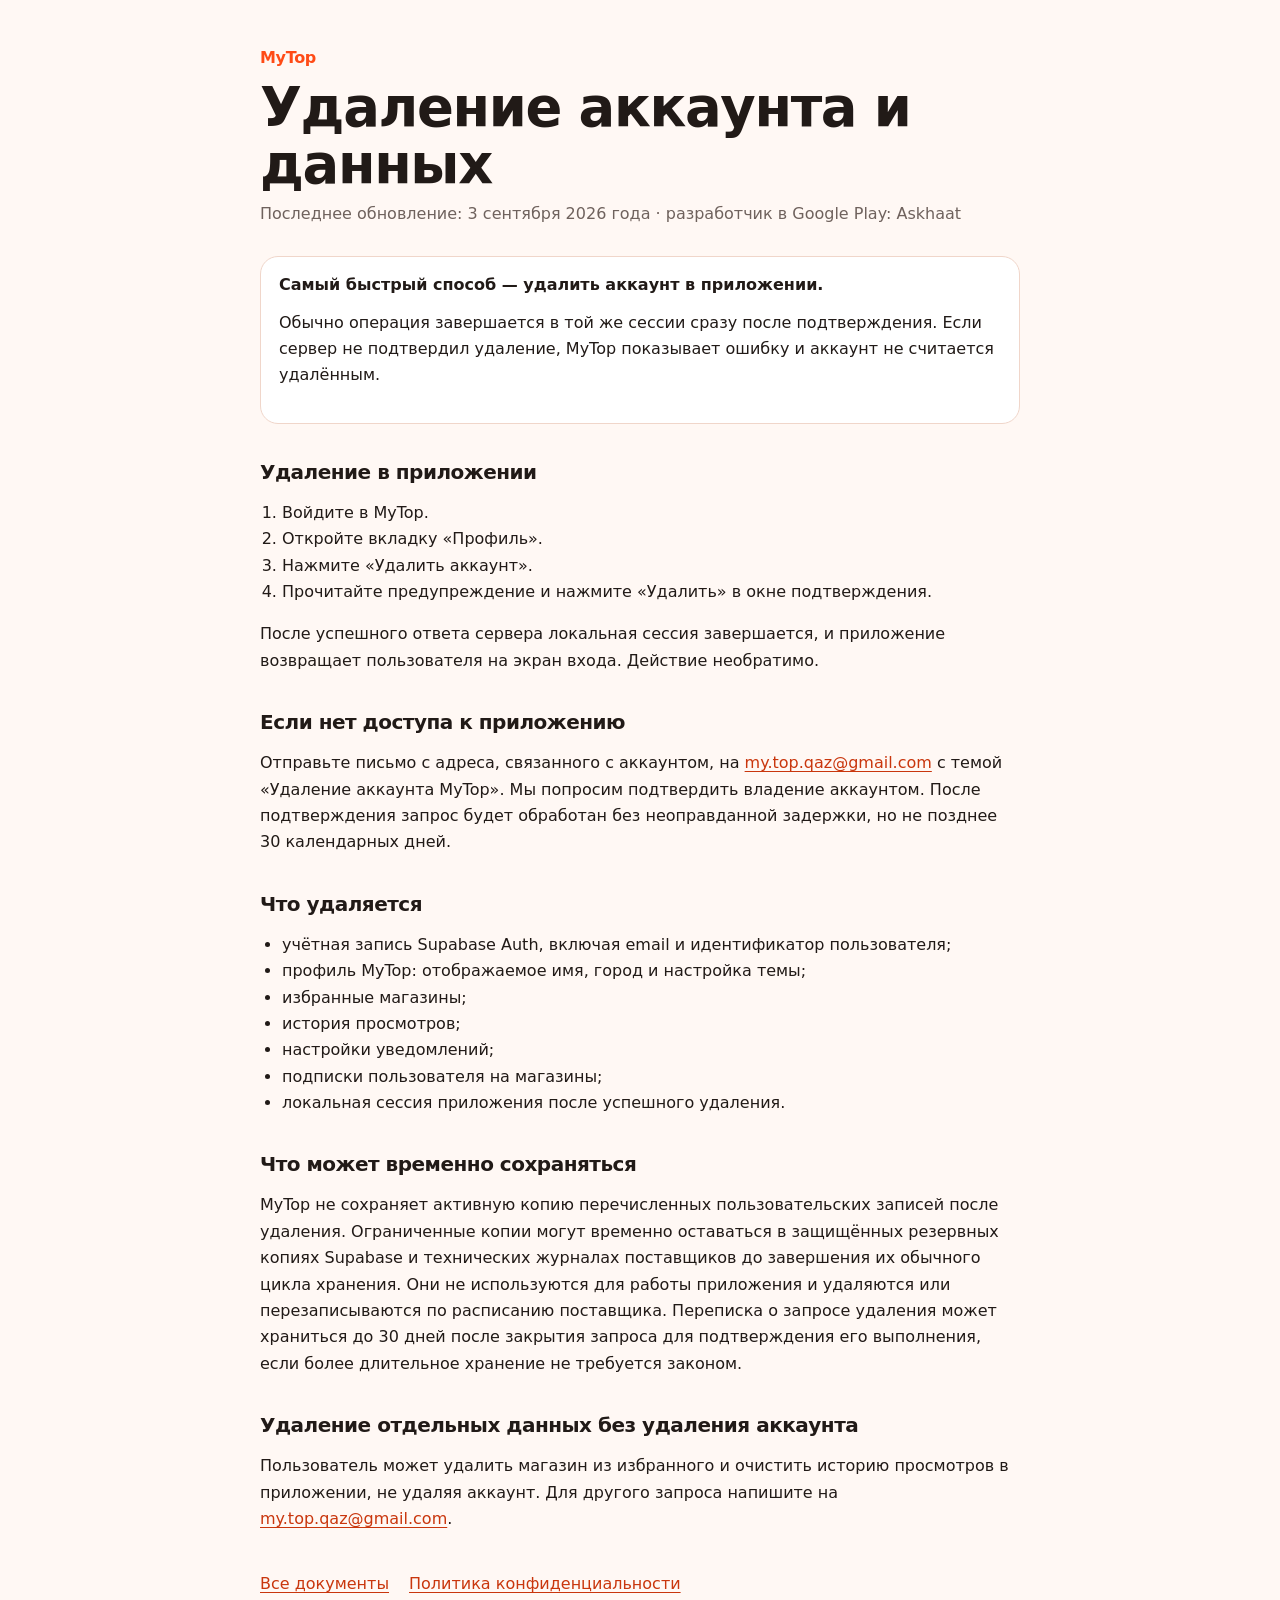
==== delete-account/index.html @ 3b9fc02e "publish MyTop legal pages" ====
<!doctype html>
<html lang="ru">
<head>
  <meta charset="utf-8">
  <meta name="viewport" content="width=device-width, initial-scale=1">
  <title>Удаление аккаунта MyTop</title>
  <link rel="stylesheet" href="../styles.css">
</head>
<body>
  <main>
    <div class="brand">MyTop</div>
    <h1>Удаление аккаунта и данных</h1>
    <p class="meta">Последнее обновление: 3 сентября 2026 года · разработчик в Google Play: Askhaat</p>

    <div class="notice">
      <strong>Самый быстрый способ — удалить аккаунт в приложении.</strong>
      <p>Обычно операция завершается в той же сессии сразу после подтверждения. Если сервер не подтвердил удаление, MyTop показывает ошибку и аккаунт не считается удалённым.</p>
    </div>

    <h2>Удаление в приложении</h2>
    <ol>
      <li>Войдите в MyTop.</li>
      <li>Откройте вкладку «Профиль».</li>
      <li>Нажмите «Удалить аккаунт».</li>
      <li>Прочитайте предупреждение и нажмите «Удалить» в окне подтверждения.</li>
    </ol>
    <p>После успешного ответа сервера локальная сессия завершается, и приложение возвращает пользователя на экран входа. Действие необратимо.</p>

    <h2>Если нет доступа к приложению</h2>
    <p>Отправьте письмо с адреса, связанного с аккаунтом, на <a href="mailto:my.top.qaz@gmail.com?subject=Удаление%20аккаунта%20MyTop">my.top.qaz@gmail.com</a> с темой «Удаление аккаунта MyTop». Мы попросим подтвердить владение аккаунтом. После подтверждения запрос будет обработан без неоправданной задержки, но не позднее 30 календарных дней.</p>

    <h2>Что удаляется</h2>
    <ul>
      <li>учётная запись Supabase Auth, включая email и идентификатор пользователя;</li>
      <li>профиль MyTop: отображаемое имя, город и настройка темы;</li>
      <li>избранные магазины;</li>
      <li>история просмотров;</li>
      <li>настройки уведомлений;</li>
      <li>подписки пользователя на магазины;</li>
      <li>локальная сессия приложения после успешного удаления.</li>
    </ul>

    <h2>Что может временно сохраняться</h2>
    <p>MyTop не сохраняет активную копию перечисленных пользовательских записей после удаления. Ограниченные копии могут временно оставаться в защищённых резервных копиях Supabase и технических журналах поставщиков до завершения их обычного цикла хранения. Они не используются для работы приложения и удаляются или перезаписываются по расписанию поставщика. Переписка о запросе удаления может храниться до 30 дней после закрытия запроса для подтверждения его выполнения, если более длительное хранение не требуется законом.</p>

    <h2>Удаление отдельных данных без удаления аккаунта</h2>
    <p>Пользователь может удалить магазин из избранного и очистить историю просмотров в приложении, не удаляя аккаунт. Для другого запроса напишите на <a href="mailto:my.top.qaz@gmail.com">my.top.qaz@gmail.com</a>.</p>

    <nav class="nav"><a href="../">Все документы</a><a href="../privacy/">Политика конфиденциальности</a></nav>
  </main>
</body>
</html>
---- styles.css ----
:root {
  color-scheme: light;
  font-family: Inter, ui-sans-serif, system-ui, -apple-system, BlinkMacSystemFont, "Segoe UI", sans-serif;
  background: #fff8f4;
  color: #211a17;
}

* { box-sizing: border-box; }

body { margin: 0; background: #fff8f4; }

main {
  width: min(100% - 32px, 760px);
  margin: 0 auto;
  padding: 48px 0 72px;
}

.brand { color: #ff4b16; font-weight: 800; letter-spacing: -0.02em; }

h1, h2 { letter-spacing: -0.025em; }
h1 { margin: 12px 0 8px; font-size: clamp(2rem, 8vw, 3.4rem); line-height: 1.05; }
h2 { margin: 36px 0 12px; font-size: 1.25rem; }

p, li { font-size: 1rem; line-height: 1.65; }
ul, ol { padding-left: 22px; }
a { color: #c9360d; text-underline-offset: 3px; }

.meta { margin: 0 0 28px; color: #6f625d; }
.notice {
  margin: 24px 0;
  padding: 18px;
  border: 1px solid #f0d6ca;
  border-radius: 18px;
  background: #fff;
}
.nav { display: flex; flex-wrap: wrap; gap: 12px 20px; margin-top: 42px; }

@media (max-width: 480px) {
  main { width: min(100% - 24px, 760px); padding-top: 28px; }
  h2 { margin-top: 30px; }
}
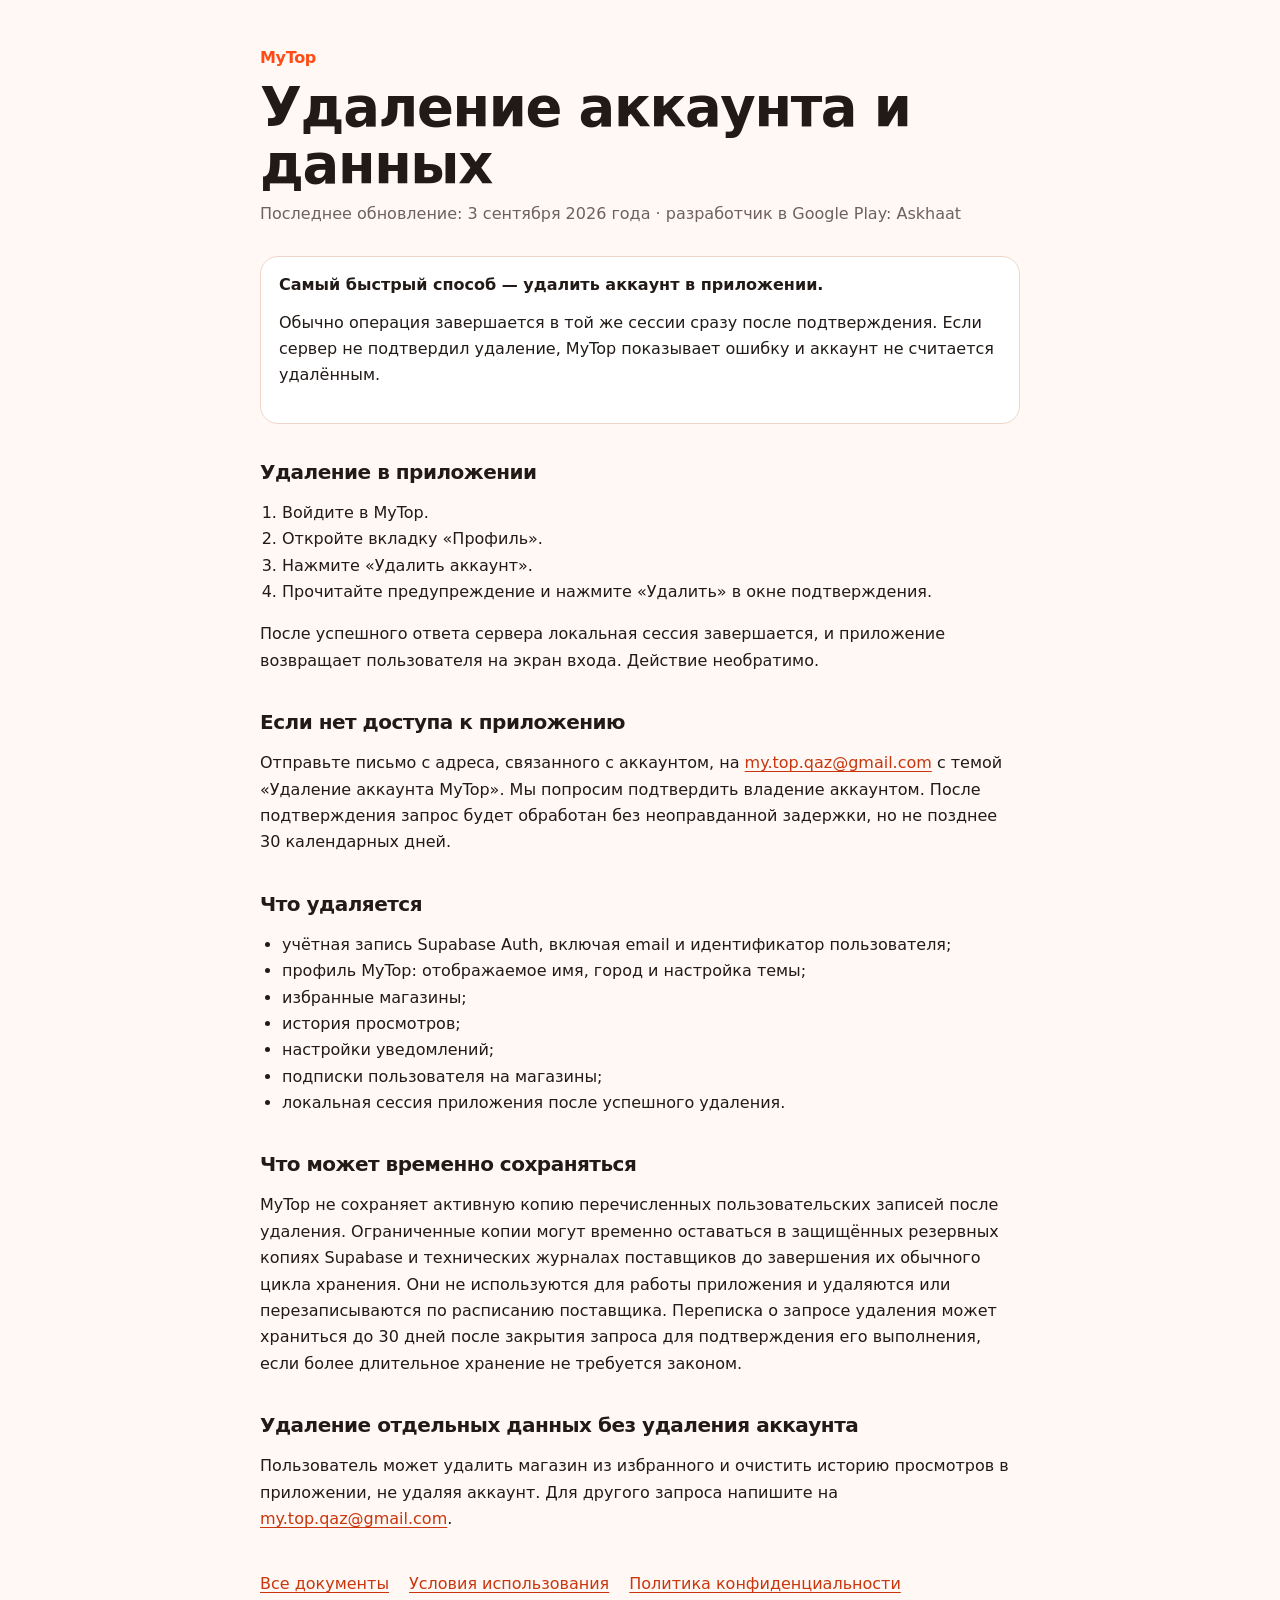
==== commit 26f0e08c: "docs: publish MyTop terms of use" ====
--- a/delete-account/index.html
+++ b/delete-account/index.html
@@ -46,7 +46,7 @@
     <h2>Удаление отдельных данных без удаления аккаунта</h2>
     <p>Пользователь может удалить магазин из избранного и очистить историю просмотров в приложении, не удаляя аккаунт. Для другого запроса напишите на <a href="mailto:my.top.qaz@gmail.com">my.top.qaz@gmail.com</a>.</p>
 
-    <nav class="nav"><a href="../">Все документы</a><a href="../privacy/">Политика конфиденциальности</a></nav>
+    <nav class="nav"><a href="../">Все документы</a><a href="../terms/">Условия использования</a><a href="../privacy/">Политика конфиденциальности</a></nav>
   </main>
 </body>
 </html>
